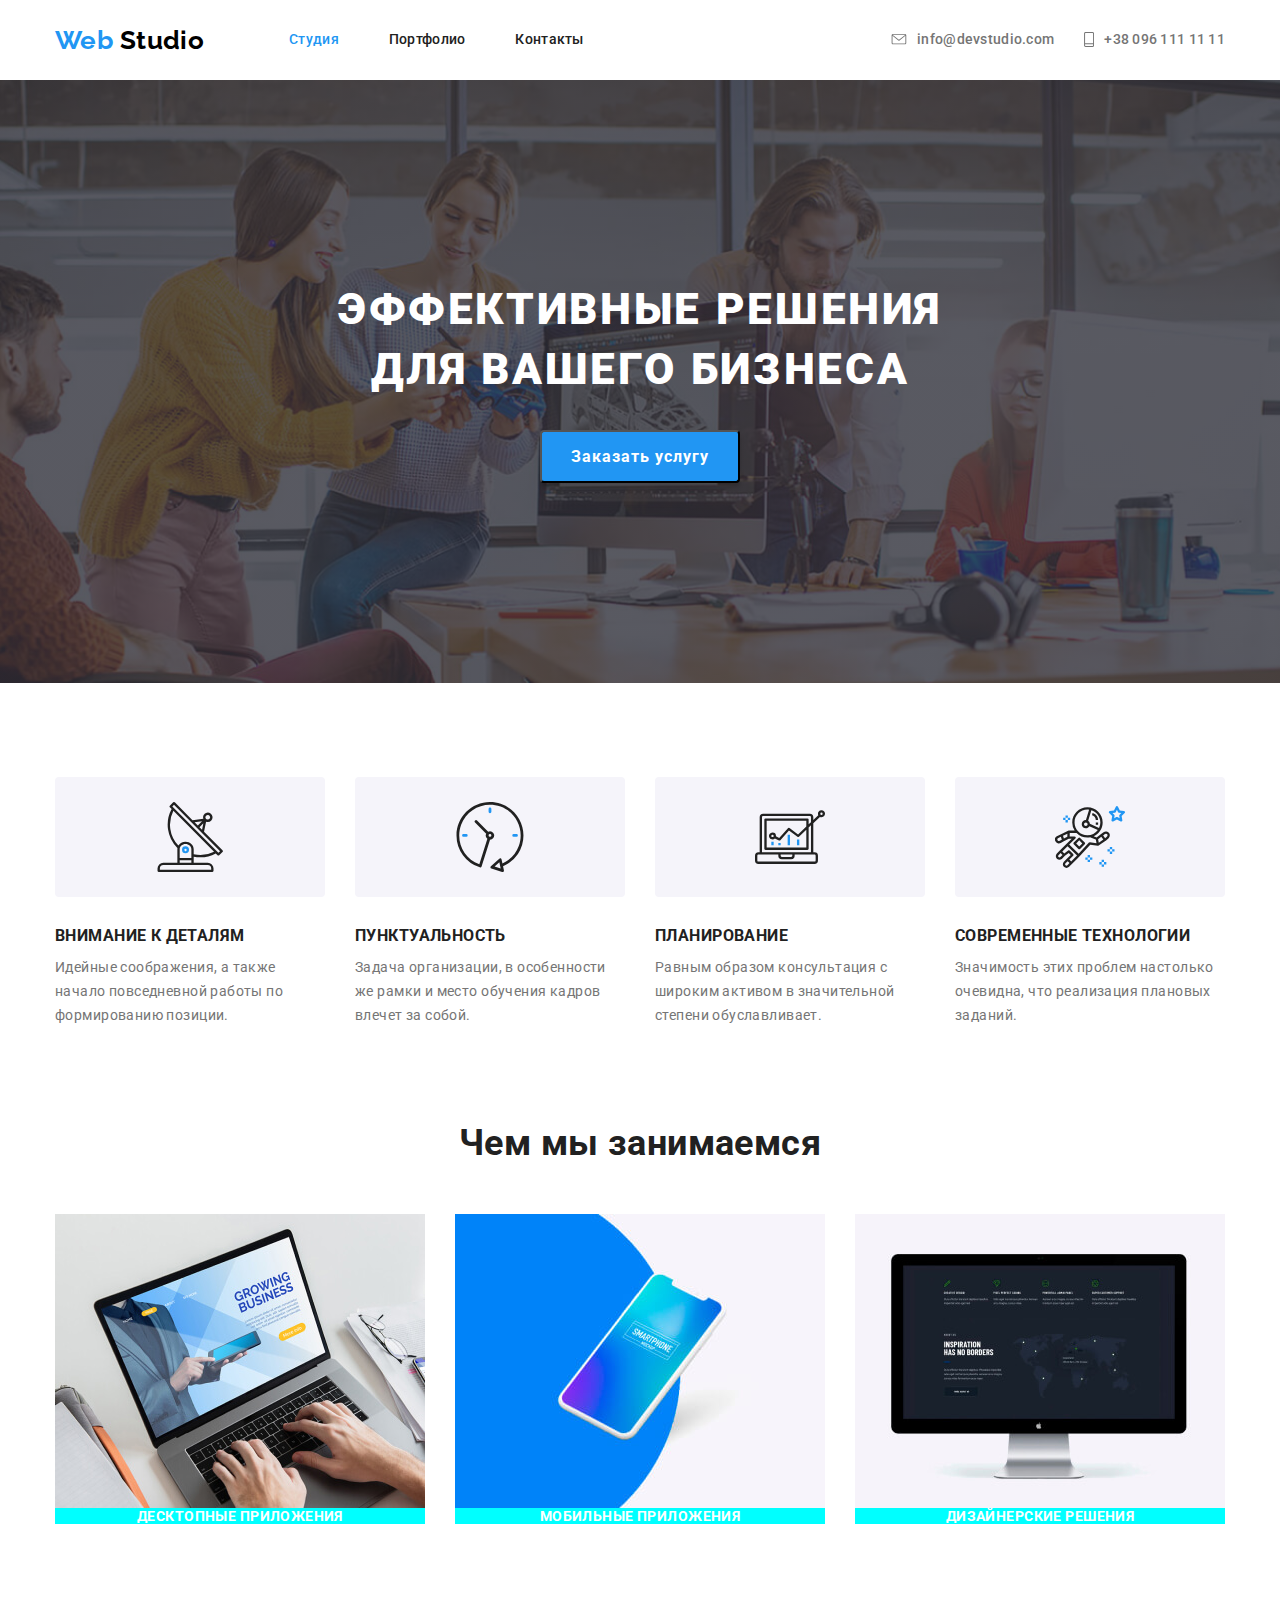
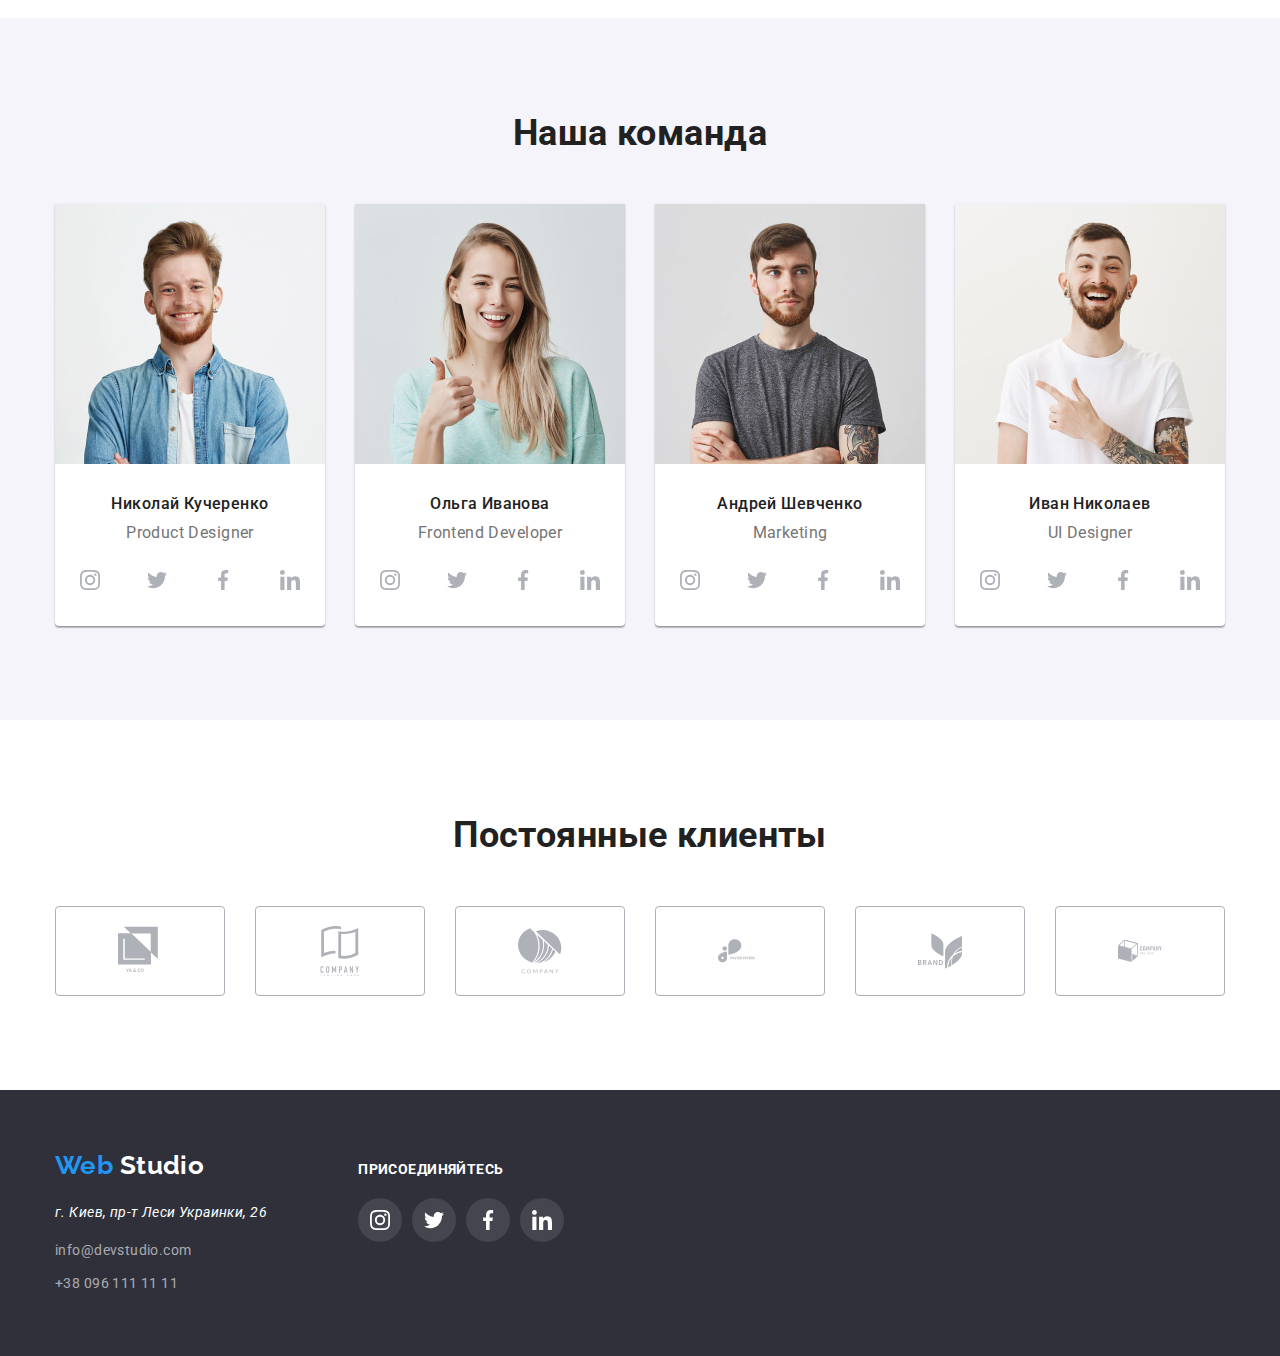
==== index.html @ a38b72da "clone" ====
<!DOCTYPE html>
<html lang="ru">
  <head>
    <meta charset="UTF-8" />
    <meta name="viewport" content="width=device-width, initial-scale=1.0" />
    <title>Document</title>

    <link
      href="https://fonts.googleapis.com/css2?family=Raleway:wght@700&family=Roboto:wght@400;500;700;900&display=swap"
      rel="stylesheet"
    />
    <link rel="stylesheet" href="./css/modern-normalise.css" />
    <link rel="stylesheet" href="./css/styles.css" />
  </head>
  <body>
    <header class="header">
      <div class="container">
        <nav class="nav">
          <a class="logo link" href="./index.html"
            ><span class="logo-blue">Web</span> Studio</a
          >
          <ul class="nav-list list">
            <li class="nav-list-item">
              <a class="nav-link link nav-current-link" href="">Студия</a>
            </li>
            <li class="nav-list-item">
              <a class="nav-link link" href="./portfolio.html">Портфолио</a>
            </li>

            <li class="nav-list-item">
              <a class="nav-link link" href="">Контакты</a>
            </li>
          </ul>
        </nav>
        <address class="adress">
          <a class="adress-link-header link" href="mailto:info@devstudio.com">
            <svg class="icon-nav" width="16" height="11">
              <use href="./images/sprite.svg#icon-letter"></use>
            </svg>
            info@devstudio.com</a
          >

          <a class="adress-link-header link" href="tel:+380961111111">
            <svg class="icon-nav" width="10" height="15">
              <use href="./images/sprite.svg#icon-cell-phone"></use>
            </svg>
            +38 096 111 11 11</a
          >
        </address>
      </div>
    </header>
    <main>
      <!-- Hero -->
      <section class="hero">
        <div class="container">
          <h1 class="hero-title">
            Эффективные решения <br />
            для вашего бизнеса
          </h1>
          <button class="hero-button">Заказать услугу</button>
        </div>
      </section>
      <!-- Преимущества -->
      <section class="advantages">
        <div class="container">
          <h2 hidden>Наши преимущества</h2>
          <ul class="advantages-list list">
            <li class="advantages-list-item">
              <div class="advantages-list-img">
                <svg width="70" height="70">
                  <use href="./images/sprite.svg#icon-satelite"></use>
                </svg>
              </div>
              <!-- <img
                class="advantages-list-img"
                src="./images/satelite.svg"
                alt="сателитарная антенна"
              /> -->
              <h3 class="advantages-title">Внимание к деталям</h3>
              <p class="advantages-description">
                Идейные соображения, а также начало повседневной работы по
                формированию позиции.
              </p>
            </li>
            <li class="advantages-list-item">
              <div class="advantages-list-img">
                <svg width="70" height="70">
                  <use href="./images/sprite.svg#icon-clock"></use>
                </svg>
              </div>
              <!-- <img
                class="advantages-list-img"
                src="./images/clock.svg"
                alt="часы"
              /> -->
              <h3 class="advantages-title">Пунктуальность</h3>
              <p class="advantages-description">
                Задача организации, в особенности же рамки и место обучения
                кадров влечет за собой.
              </p>
            </li>
            <li class="advantages-list-item">
              <div class="advantages-list-img">
                <svg width="70" height="70">
                  <use href="./images/sprite.svg#icon-diagram"></use>
                </svg>
              </div>
              <!-- <img
                class="advantages-list-img"
                src="./images/diagram.svg"
                alt="диаграмма"
              /> -->
              <h3 class="advantages-title">Планирование</h3>
              <p class="advantages-description">
                Равным образом консультация с широким активом в значительной
                степени обуславливает.
              </p>
            </li>
            <li class="advantages-list-item">
              <div class="advantages-list-img">
                <svg width="70" height="70">
                  <use href="./images/sprite.svg#icon-astronaut"></use>
                </svg>
              </div>
              <!-- <img
                class="advantages-list-img"
                src="./images/astronaut.svg"
                alt="астронавт"
              /> -->
              <h3 class="advantages-title">Современные технологии</h3>
              <p class="advantages-description">
                Значимость этих проблем настолько очевидна, что реализация
                плановых заданий.
              </p>
            </li>
          </ul>
        </div>
      </section>
      <!-- Что мы делаем -->
      <section class="activities section">
        <div class="container">
          <h2 class="activities-title">Чем мы занимаемся</h2>
          <ul class="activities-list list">
            <li class="activities-list-item">
              <img
                src="./images/laptop.jpg"
                alt="ноутбук"
                width="370"
                height="294"
              />
              <p class="activities-descr">Десктопные приложения</p>
            </li>
            <li class="activities-list-item">
              <img
                src="./images/smartphone.jpg"
                alt="смартфон"
                width="370"
                height="294"
              />
              <p class="activities-descr">Мобильные приложения</p>
            </li>
            <li class="activities-list-item">
              <img
                src="./images/monitor.jpg"
                alt="монитор"
                width="370"
                height="294"
              />
              <p class="activities-descr">Дизайнерские решения</p>
            </li>
          </ul>
        </div>
      </section>

      <!-- Наша команда -->
      <section class="team section">
        <div class="container">
          <h2 class="team-title">Наша команда</h2>
          <ul class="team-list list">
            <li class="team-list-item">
              <img
                class="team-list-img"
                src="./images/nikolay-kucherenko.jpg"
                alt="Дизайнер продукта"
                width="270"
                height="260"
              />
              <h3 class="team-list-name">Николай Кучеренко</h3>
              <p class="team-list-item-descr" lang="en">Product Designer</p>
              <ul class="social-list list">
                <li class="social-list-item">
                  <a class="social-list-link" href="" aria-label="инстаграм">
                    <svg class="social-list-icon" width="20" height="20">
                      <use href="./images/sprite.svg#icon-instagram"></use>
                    </svg>
                    <!-- <img src="./images/instagram.svg" alt="инстаграм"
                  /> -->
                  </a>
                </li>
                <li class="social-list-item">
                  <a class="social-list-link" href="" aria-label="твиттер">
                    <svg class="social-list-icon" width="20" height="20">
                      <use href="./images/sprite.svg#icon-twitter"></use>
                    </svg>
                    <!-- <img src="./images/twitter.svg" alt="твиттер"
                  /> -->
                  </a>
                </li>
                <li class="social-list-item">
                  <a class="social-list-link" href="" aria-label="фейсбук">
                    <svg class="social-list-icon" width="20" height="20">
                      <use href="./images/sprite.svg#icon-facebook"></use>
                    </svg>
                    <!-- <img src="./images/facebook.svg" alt="фейсбук"
                  /> -->
                  </a>
                </li>
                <li class="social-list-item">
                  <a class="social-list-link" href="" aria-label="линкедин">
                    <svg class="social-list-icon" width="20" height="20">
                      <use href="./images/sprite.svg#icon-linkedin"></use>
                    </svg>
                    <!-- <img src="./images/linkedin.svg" alt="линкедин"
                  /> -->
                  </a>
                </li>
              </ul>
            </li>
            <li class="team-list-item">
              <img
                class="team-list-img"
                src="./images/olga-ivanova.jpg"
                alt="фронтенд разработчик"
                width="270"
                height="260"
              />
              <h3 class="team-list-name">Ольга Иванова</h3>
              <p class="team-list-item-descr" lang="en">Frontend Developer</p>
              <ul class="social-list list">
                <li class="social-list-item">
                  <a class="social-list-link" href="" aria-label="инстаграм">
                    <svg class="social-list-icon" width="20" height="20">
                      <use href="./images/sprite.svg#icon-instagram"></use>
                    </svg>
                    <!-- <img src="./images/instagram.svg" alt="инстаграм"
                              /> -->
                  </a>
                </li>
                <li class="social-list-item">
                  <a class="social-list-link" href="" aria-label="твиттер">
                    <svg class="social-list-icon" width="20" height="20">
                      <use href="./images/sprite.svg#icon-twitter"></use>
                    </svg>
                    <!-- <img src="./images/twitter.svg" alt="твиттер"
                              /> -->
                  </a>
                </li>
                <li class="social-list-item">
                  <a class="social-list-link" href="" aria-label="фейсбук">
                    <svg class="social-list-icon" width="20" height="20">
                      <use href="./images/sprite.svg#icon-facebook"></use>
                    </svg>
                    <!-- <img src="./images/facebook.svg" alt="фейсбук"
                              /> -->
                  </a>
                </li>
                <li class="social-list-item">
                  <a class="social-list-link" href="" aria-label="линкедин">
                    <svg class="social-list-icon" width="20" height="20">
                      <use href="./images/sprite.svg#icon-linkedin"></use>
                    </svg>
                    <!-- <img src="./images/linkedin.svg" alt="линкедин"
                              /> -->
                  </a>
                </li>
              </ul>
            </li>
            <li class="team-list-item">
              <img
                class="team-list-img"
                src="./images/andrey-shevchenko.jpg"
                alt="маркетолог"
                width="270"
                height="260"
              />
              <h3 class="team-list-name">Андрей Шевченко</h3>
              <p class="team-list-item-descr" lang="en">Marketing</p>
              <ul class="social-list list">
                <li class="social-list-item">
                  <a class="social-list-link" href="" aria-label="инстаграм">
                    <svg class="social-list-icon" width="20" height="20">
                      <use href="./images/sprite.svg#icon-instagram"></use>
                    </svg>
                    <!-- <img src="./images/instagram.svg" alt="инстаграм"
                                /> -->
                  </a>
                </li>
                <li class="social-list-item">
                  <a class="social-list-link" href="" aria-label="твиттер">
                    <svg class="social-list-icon" width="20" height="20">
                      <use href="./images/sprite.svg#icon-twitter"></use>
                    </svg>
                    <!-- <img src="./images/twitter.svg" alt="твиттер"
                                /> -->
                  </a>
                </li>
                <li class="social-list-item">
                  <a class="social-list-link" href="" aria-label="фейсбук">
                    <svg class="social-list-icon" width="20" height="20">
                      <use href="./images/sprite.svg#icon-facebook"></use>
                    </svg>
                    <!-- <img src="./images/facebook.svg" alt="фейсбук"
                                /> -->
                  </a>
                </li>
                <li class="social-list-item">
                  <a class="social-list-link" href="" aria-label="линкедин">
                    <svg class="social-list-icon" width="20" height="20">
                      <use href="./images/sprite.svg#icon-linkedin"></use>
                    </svg>
                    <!-- <img src="./images/linkedin.svg" alt="линкедин"
                                /> -->
                  </a>
                </li>
              </ul>
            </li>
            <li class="team-list-item">
              <img
                class="team-list-img"
                src="./images/ivan-nikolaev.jpg"
                alt="проэктировщик пользовательского интерфейса"
                width="270"
                height="260"
              />
              <h3 class="team-list-name">Иван Николаев</h3>
              <p class="team-list-item-descr" lang="en">UI Designer</p>
              <ul class="social-list list">
                <li class="social-list-item">
                  <a class="social-list-link" href="" aria-label="инстаграм">
                    <svg class="social-list-icon" width="20" height="20">
                      <use href="./images/sprite.svg#icon-instagram"></use>
                    </svg>
                    <!-- <img src="./images/instagram.svg" alt="инстаграм"
                                /> -->
                  </a>
                </li>
                <li class="social-list-item">
                  <a class="social-list-link" href="" aria-label="твиттер">
                    <svg class="social-list-icon" width="20" height="20">
                      <use href="./images/sprite.svg#icon-twitter"></use>
                    </svg>
                    <!-- <img src="./images/twitter.svg" alt="твиттер"
                                /> -->
                  </a>
                </li>
                <li class="social-list-item">
                  <a class="social-list-link" href="" aria-label="фейсбук">
                    <svg class="social-list-icon" width="20" height="20">
                      <use href="./images/sprite.svg#icon-facebook"></use>
                    </svg>
                    <!-- <img src="./images/facebook.svg" alt="фейсбук"
                                /> -->
                  </a>
                </li>
                <li class="social-list-item">
                  <a class="social-list-link" href="" aria-label="линкедин">
                    <svg class="social-list-icon" width="20" height="20">
                      <use href="./images/sprite.svg#icon-linkedin"></use>
                    </svg>
                    <!-- <img src="./images/linkedin.svg" alt="линкедин"
                                /> -->
                  </a>
                </li>
              </ul>
            </li>
          </ul>
        </div>
      </section>
      <!-- Постоянные клиенты -->
      <section class="clients section">
        <div class="container">
          <h2 class="clients-title">Постоянные клиенты</h2>
          <ul class="clients-list list">
            <li>
              <a class="clients-list-link" href="" aria-label="логотип1">
                <svg class="clients-list-icon" width="44" height="50">
                  <use href="./images/sprite.svg#icon-ya-and-co"></use>
                </svg>
                <!-- <img src="./images/ya-and-co.svg" alt="логотип1"
              /> -->
              </a>
            </li>
            <li>
              <a class="clients-list-link" href="" aria-label="логотип2">
                <!-- <img src="./images/company-tagline-here.svg" alt="логотип2"
              /> -->
                <svg class="clients-list-icon" width="44" height="50">
                  <use
                    href="./images/sprite.svg#icon-company-tagline-here"
                  ></use>
                </svg>
              </a>
            </li>
            <li>
              <a class="clients-list-link" href="" aria-label="логотип3">
                <!-- <img src="./images/company.svg" alt="логотип3"
              /> -->
                <svg class="clients-list-icon" width="44" height="50">
                  <use href="./images/sprite.svg#icon-company"></use>
                </svg>
              </a>
            </li>
            <li>
              <a class="clients-list-link" href="" aria-label="логотип4">
                <!-- <img src="./images/foster-peters.svg" alt="логотип4"
              /> -->
                <svg class="clients-list-icon" width="44" height="50">
                  <use href="./images/sprite.svg#icon-foster-peters"></use>
                </svg>
              </a>
            </li>
            <li>
              <a class="clients-list-link" href="" aria-label="логотип5">
                <!-- <img src="./images/brand.svg" alt="логотип5"
              /> -->
                <svg class="clients-list-icon" width="44" height="50">
                  <use href="./images/sprite.svg#icon-brand"></use>
                </svg>
              </a>
            </li>
            <li>
              <a class="clients-list-link" href="" aria-label="логотип6">
                <!-- <img src="./images/company-tagline.svg" alt="логотип6"
              /> -->
                <svg class="clients-list-icon" width="44" height="50">
                  <use href="./images/sprite.svg#icon-company-tagline"></use>
                </svg>
              </a>
            </li>
          </ul>
        </div>
      </section>
    </main>
    <footer class="footer">
      <div class="container">
        <div class="footer-link-list">
          <a class="logo white link" href="./index.html"
            ><span class="logo-blue">Web</span> Studio</a
          >
          <address class="footer-adress">
            <p class="adress-descr">г. Киев, пр-т Леси Украинки, 26</p>
            <a class="adress-link-footer link" href="mailto:info@devstudio.com"
              >info@devstudio.com</a
            >
            <a class="adress-link-footer link" href="tel:+380961111111"
              >+38 096 111 11 11</a
            >
          </address>
        </div>
        <div class="footer-social">
          <b class="join">присоединяйтесь</b>
          <ul class="footer-social-list list">
            <li class="social-list-item">
              <a
                class="social-list-link footer-social-link"
                href=""
                aria-label="инстаграм"
              >
                <svg
                  class="social-list-icon footer-social-icon"
                  width="20"
                  height="20"
                >
                  <use href="./images/sprite.svg#icon-instagram"></use>
                </svg>
                <!-- <img src="./images/instagram.svg" alt="инстаграм"
                                            /> -->
              </a>
            </li>
            <li class="social-list-item">
              <a
                class="social-list-link footer-social-link"
                href=""
                aria-label="твиттер"
              >
                <svg
                  class="social-list-icon footer-social-icon"
                  width="20"
                  height="20"
                >
                  <use href="./images/sprite.svg#icon-twitter"></use>
                </svg>
                <!-- <img src="./images/twitter.svg" alt="твиттер"
                                            /> -->
              </a>
            </li>
            <li class="social-list-item">
              <a
                class="social-list-link footer-social-link"
                href=""
                aria-label="фейсбук"
              >
                <svg
                  class="social-list-icon footer-social-icon"
                  width="20"
                  height="20"
                >
                  <use href="./images/sprite.svg#icon-facebook"></use>
                </svg>
                <!-- <img src="./images/facebook.svg" alt="фейсбук"
                                            /> -->
              </a>
            </li>
            <li class="social-list-item">
              <a
                class="social-list-link footer-social-link"
                href=""
                aria-label="линкедин"
              >
                <svg
                  class="social-list-icon footer-social-icon"
                  width="20"
                  height="20"
                >
                  <use href="./images/sprite.svg#icon-linkedin"></use>
                </svg>
                <!-- <img src="./images/linkedin.svg" alt="линкедин"
                                            /> -->
              </a>
            </li>
          </ul>
        </div>
      </div>
    </footer>
  </body>
</html>
---- css/modern-normalise.css ----
/**
 * Minified by jsDelivr using clean-css v4.2.1.
 * Original file: /npm/modern-normalize@0.7.0/modern-normalize.css
 *
 * Do NOT use SRI with dynamically generated files! More information: https://www.jsdelivr.com/using-sri-with-dynamic-files
 */
/*! modern-normalize v0.7.0 | MIT License | https://github.com/sindresorhus/modern-normalize */
*,
::after,
::before {
  box-sizing: border-box;
}
:root {
  -moz-tab-size: 4;
  tab-size: 4;
}
html {
  line-height: 1.15;
  -webkit-text-size-adjust: 100%;
}
body {
  margin: 0;
}
body {
  font-family: system-ui, -apple-system, 'Segoe UI', Roboto, Helvetica, Arial,
    sans-serif, 'Apple Color Emoji', 'Segoe UI Emoji';
}
hr {
  height: 0;
}
abbr[title] {
  text-decoration: underline dotted;
}
b,
strong {
  font-weight: bolder;
}
code,
kbd,
pre,
samp {
  font-family: ui-monospace, SFMono-Regular, Consolas, 'Liberation Mono', Menlo,
    monospace;
  font-size: 1em;
}
small {
  font-size: 80%;
}
sub,
sup {
  font-size: 75%;
  line-height: 0;
  position: relative;
  vertical-align: baseline;
}
sub {
  bottom: -0.25em;
}
sup {
  top: -0.5em;
}
button,
input,
optgroup,
select,
textarea {
  font-family: inherit;
  font-size: 100%;
  line-height: 1.15;
  margin: 0;
}
button,
select {
  text-transform: none;
}
[type='button'],
[type='reset'],
[type='submit'],
button {
  -webkit-appearance: button;
}
[type='button']::-moz-focus-inner,
[type='reset']::-moz-focus-inner,
[type='submit']::-moz-focus-inner,
button::-moz-focus-inner {
  border-style: none;
  padding: 0;
}
[type='button']:-moz-focusring,
[type='reset']:-moz-focusring,
[type='submit']:-moz-focusring,
button:-moz-focusring {
  outline: 1px dotted ButtonText;
}
legend {
  padding: 0;
}
progress {
  vertical-align: baseline;
}
[type='number']::-webkit-inner-spin-button,
[type='number']::-webkit-outer-spin-button {
  height: auto;
}
[type='search'] {
  -webkit-appearance: textfield;
  outline-offset: -2px;
}
[type='search']::-webkit-search-decoration {
  -webkit-appearance: none;
}
::-webkit-file-upload-button {
  -webkit-appearance: button;
  font: inherit;
}
summary {
  display: list-item;
}
/*# sourceMappingURL=/sm/0a4e15eb000f0e32ddfb11bba42f66d9fb4e63e8215c5affb010efa83866acc7.map */
---- css/styles.css ----
/* #212121 text  h + nav
#000000 text logo
#2196F3 accent 
#757575 tel p main
#FFFFFF background
rgba(255, 255, 255, 0.6); adress bottom


Raleway 700 font logo
Roboto 400,500,700,900 font main

font-family: 'Raleway', sans-serif; Logo
font-family: 'Roboto', sans-serif;
 */

:root {
  --main-text-color: #757575;
  --accent-color: #2196f3;
  --title-color: #212121;
  --dark-theme-text-color: #ffffff;
  --secondary-bg-color: #f5f4fa;

  --main-font: 'Roboto', sans-serif;
}
html {
  box-sizing: border-box;
}
*,
*::before,
*::after {
  box-sizing: inherit;
}

body {
  background-color: #ffffff;
  color: var(--main-text-color);
  font-family: var(--main-font);
  font-size: 14px;
  letter-spacing: 0.03em;
}

.link {
  text-decoration: none;
  font-style: normal;
}

.list {
  list-style: none;
  padding: 0px;
  margin: 0px;
}

img {
  display: block;
}
/*header, 
.hero,
.advantages,
.activities,
.team,
.clients,
.footer,
.gallery {
  background-color: tomato;
} */

/* .header {
  height: 80px;
} */

.container {
  width: 1200px;
  padding-left: 15px;
  padding-right: 15px;
  margin-left: auto;
  margin-right: auto;
}

.header > .container {
  display: flex;
  align-items: center;
}

.logo {
  display: block;
  font-family: 'Raleway', sans-serif;
  font-weight: 700;
  font-size: 26px;
  line-height: 1.19;
  /* identical to box height */
  color: #000000;

  margin-right: 85px;
}

.logo.white {
  /* identical to box height */
  color: #ffffff;

  margin-bottom: 20px;
}

.logo-blue {
  color: var(--accent-color);
}

.nav {
  display: flex;
  align-items: center;
}

.nav-list {
  display: flex;
  margin-top: 0px;
  margin-bottom: 0px;
}

.nav-list-item:not(:last-child) {
  margin-right: 50px;
}

.nav .nav-link {
  display: block;
  font-family: var(--main-font);
  font-weight: 500;
  line-height: 1.14;
  letter-spacing: 0.02em;
  color: var(--title-color);

  padding-bottom: 32px;
  padding-top: 32px;
}

.nav .nav-link:hover,
.nav .nav-link:focus {
  color: var(--accent-color);
}

.nav .nav-current-link {
  color: var(--accent-color);
}

.adress {
  display: flex;
  margin-left: auto;
}

.adress-link-header {
  /* display: block; */
  display: flex;
  align-items: center;

  font-weight: 500;
  line-height: 1.14;
  letter-spacing: 0.02em;
  color: var(--main-text-color);

  padding-top: 32px;
  padding-bottom: 32px;
}

.icon-nav {
  fill: #757575;
  margin-right: 10px;
}

.adress-link-header:not(:last-child) {
  margin-right: 30px;
}

.adress-link-header:hover,
.adress-link-header:focus {
  color: var(--accent-color);
}

.adress-link-header:hover > .icon-nav,
.adress-link-header:focus > .icon-nav {
  stroke: var(--accent-color);
  fill: var(--accent-color);
}

.adress-link-footer {
  display: block;
  line-height: 1.71;
  color: rgba(255, 255, 255, 0.6);
}
.adress-link-footer:hover,
.adress-link-footer:focus {
  color: var(--accent-color);
}

.hero {
  max-width: 1600px;

  background-color: #000f;
  background-image: linear-gradient(
      rgba(47, 48, 58, 0.8),
      rgba(47, 48, 58, 0.8)
    ),
    url(../images/header-img.jpg);
  background-repeat: no-repeat;
  background-position: center;
  background-size: cover;

  margin-left: auto;
  margin-right: auto;
}

.hero > .container {
  text-align: center;
  /* flex-wrap: wrap;
  justify-content: center; */
  padding-top: 200px;
  padding-bottom: 200px;
}

.hero-title {
  font-family: var(--main-font);
  font-weight: 900;
  font-size: 44px;
  line-height: 1.36;
  /* or 136% */
  text-align: center;
  letter-spacing: 0.06em;
  text-transform: uppercase;

  color: var(--dark-theme-text-color);

  margin-top: 0px;
  margin-bottom: 30px;
}

.hero-button {
  font-weight: 700;
  font-size: 16px;
  line-height: 1.86;
  /* identical to box height, or 187% */
  text-align: center;
  letter-spacing: 0.06em;
  color: var(--dark-theme-text-color);
  background-color: var(--accent-color);

  min-width: 200px;
  box-shadow: 0px 4px 4px rgba(0, 0, 0, 0.15);
  border-radius: 4px;

  padding-top: 10px;
  padding-bottom: 10px;
}

.hero-button:hover,
.hero-button:focus {
  background-color: #188ce8;
}

.advantages > .container {
  padding-top: 94px;
  padding-bottom: 47px;
}

.advantages-title {
  font-weight: 700;
  line-height: 1.14;
  text-transform: uppercase;
  color: var(--title-color);

  margin-top: 0px;
  margin-bottom: 10px;
}

.advantages-list {
  display: flex;
}

.advantages-list-item {
  width: 270px;
}

.advantages-list-img {
  width: 270px;
  height: 120px;

  background-color: var(--secondary-bg-color);
  border-radius: 4px;

  padding: 25px 100px;
  margin-bottom: 30px;
}

.advantages-list-item:not(:last-child),
.team-list-item:not(:last-child),
.activities-list-item:not(:last-child) {
  margin-right: 30px;
}

.advantages-description {
  line-height: 1.71;

  margin-top: 0;
  margin-bottom: 0;
}

.section {
  padding-top: 94px;
  padding-bottom: 94px;
}

.advantages.section {
  padding-bottom: 47px;
}

.activities.section {
  padding-top: 47px;
}

.activities-list {
  display: flex;
}

.activities-title,
.team-title,
.clients-title {
  font-weight: 700;
  font-size: 36px;
  line-height: 1.17;
  text-align: center;
  color: var(--title-color);

  margin-top: 0px;
  margin-bottom: 50px;
}

.activities-descr {
  font-weight: 700;
  line-height: 16px;
  text-align: center;
  text-transform: uppercase;
  color: var(--dark-theme-text-color);
  background-color: aqua;
  margin: 0;
}

.team {
  background-color: var(--secondary-bg-color);
}

.team-list-item {
  width: 270px;
  box-shadow: 0px 2px 1px rgba(0, 0, 0, 0.2), 0px 1px 1px rgba(0, 0, 0, 0.14),
    0px 1px 3px rgba(0, 0, 0, 0.12);
  border-radius: 0px 0px 4px 4px;
  background-color: #fff;

  padding-bottom: 24px;
}

.team-list {
  display: flex;
}

.team-list-img {
  margin-bottom: 30px;
}

.team-list-name {
  font-weight: 500;
  font-size: 16px;
  line-height: 1.19;
  /* identical to box height */
  text-align: center;
  color: var(--title-color);

  margin-top: 0px;
  margin-bottom: 10px;
}

.team-list-item-descr {
  font-size: 16px;
  line-height: 19px;
  /* identical to box height */
  text-align: center;
  color: var(--main-text-color);

  margin-top: 0px;
  margin-bottom: 16px;
}

.social-list {
  display: flex;
  justify-content: space-evenly;
}

.social-list-link {
  display: flex;
  width: 44px;
  height: 44px;
  border-radius: 50%;

  justify-content: center;
  align-items: center;
}

.social-list-link:hover {
  background-color: var(--accent-color);
}

.social-list-icon {
  fill: #afb1b8;
}

.social-list-link:hover > .social-list-icon,
.social-list-link:focus > .social-list-icon {
  fill: #fff;
}

.clients-title {
  margin-bottom: 50px;
}

.clients-list {
  display: flex;
  justify-content: space-between;
}

.clients-list-link {
  display: flex;
  width: 170px;
  height: 90px;
  border: 1px solid #afb1b8;
  border-radius: 4px;

  justify-content: center;
  align-items: center;
}

.clients-list-icon {
  fill: #afb1b8;
}

.clients-list-link:hover {
  border-color: var(--accent-color);
}

.clients-list-link:hover > .clients-list-icon,
.clients-list-link:focus > .clients-list-icon {
  fill: var(--accent-color);
}

.footer > .container {
  display: flex;
  align-items: baseline;
}

.footer {
  background-color: #2f303a;

  padding-top: 60px;
  padding-bottom: 60px;
}

.footer-link-list {
  margin-right: 69px;
}

.adress-link-footer:not(:last-child) {
  margin-bottom: 9px;
}

/* .footer-social {
 
} */

.footer-social-list {
  display: flex;
  justify-content: space-between;
  margin-top: 20px;
}

.social-list-item:not(:last-child) {
  margin-right: 10px;
}

.footer-social-link {
  background: rgba(255, 255, 255, 0.1);
}

.footer-social-icon {
  fill: #fff;
}

.adress-descr {
  line-height: 1.71;
  /* or 171% */
  color: var(--dark-theme-text-color);

  margin-top: 0;
  margin-bottom: 9;
}

.join {
  font-weight: 700;
  line-height: 1.14;
  text-transform: uppercase;
  color: var(--dark-theme-text-color);
}

.gallery > .container {
  padding-top: 93px;
  padding-bottom: 94px;
}

.filter-list {
  display: flex;
  justify-content: center;
  margin-bottom: 50px;
}

.filter-list-item:not(:last-child) {
  margin-right: 8px;
}

.filter-button {
  font-weight: 500;
  font-size: 16px;
  line-height: 1.62;
  /* identical to box height, or 162% */
  text-align: center;
  color: var(--title-color);
  background: var(--secondary-bg-color);
  border-radius: 4px;

  padding: 6px 22px;
}

.filter-button:hover,
.filter-button:focus {
  color: var(--dark-theme-text-color);
  background-color: var(--accent-color);
  box-shadow: 0px 2px 2px rgba(0, 0, 0, 0.12), 0px 1px 2px rgba(0, 0, 0, 0.08),
    0px 3px 1px rgba(0, 0, 0, 0.1);
  border-radius: 4px;
}

.projects-list {
  display: flex;
  flex-wrap: wrap;
}

.projects-list-item {
  display: block;
  width: 370px;
  margin-right: 30px;
  margin-bottom: 30px;
}

.projects-list-card {
  border-left: 1px solid #eeeeee;
  border-right: 1px solid #eeeeee;
  border-bottom: 1px solid #eeeeee;
}

.projects-list-item:nth-child(3n) {
  margin-right: 0;
}

.projects-list-item:nth-last-child(-n + 3) {
  margin-bottom: 0;
}

.projects-list-item:hover,
.projects-list-item:focus {
  box-shadow: 1px 4px 6px rgba(0, 0, 0, 0.16), 0px 4px 4px rgba(0, 0, 0, 0.06),
    0px 1px 1px rgba(0, 0, 0, 0.12);
}

.projects-list-img {
  display: block;
}

.projects-list-card {
  width: 370px;
  border-right: 1px solid #eeeeee;
  border-bottom: 1px solid #eeeeee;
  border-left: 1px solid #eeeeee;

  padding: 20px 24px;
}

.projects-list-title {
  font-weight: 700;
  font-size: 18px;
  line-height: 2;
  letter-spacing: 0.06em;
  color: var(--title-color);
  margin-top: 0;
  margin-bottom: 4px;
}

.filter-list-descr {
  font-size: 16px;
  line-height: 1.87;
  color: var(--main-text-color);

  margin-top: 0;
  margin-bottom: 0;
}

.projects-list-descr {
  font-size: 18px;
  line-height: 1.56;
  /* or 156% */
  color: var(--main-text-color);

  display: none;
}
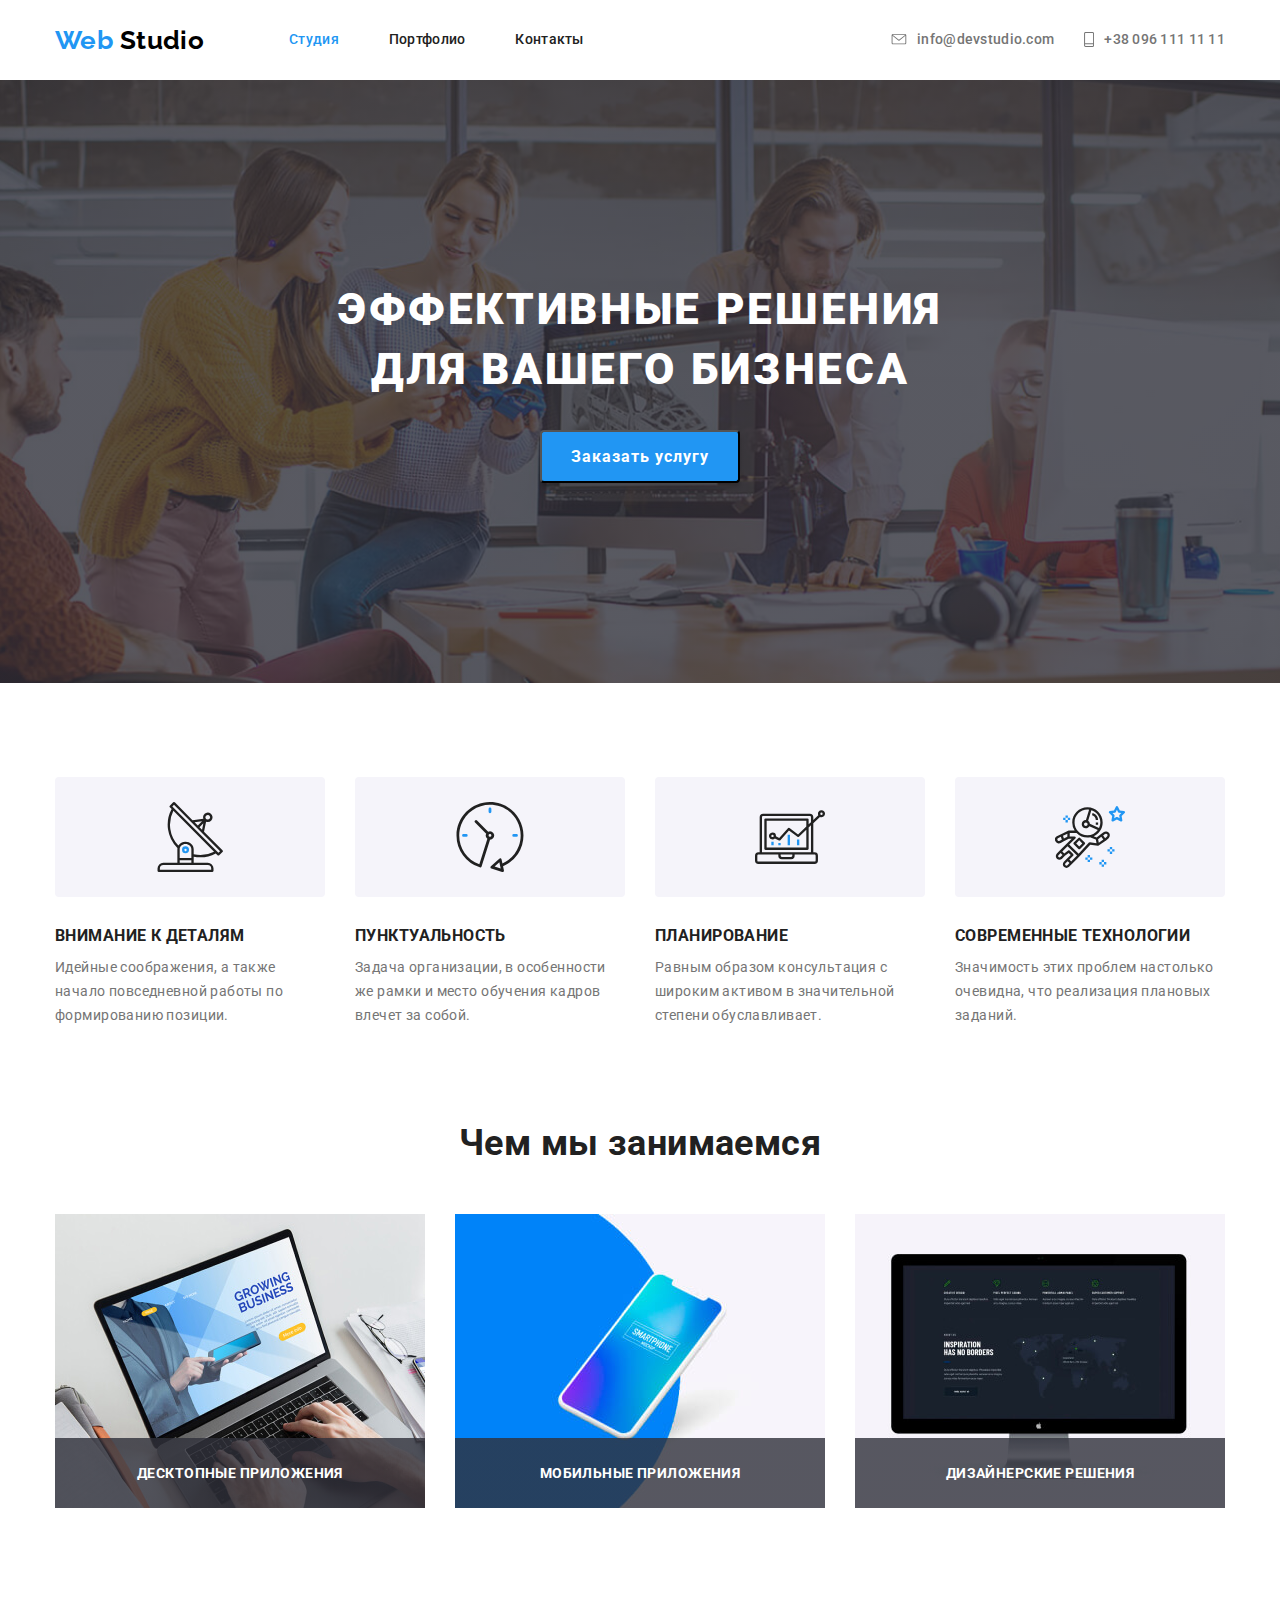
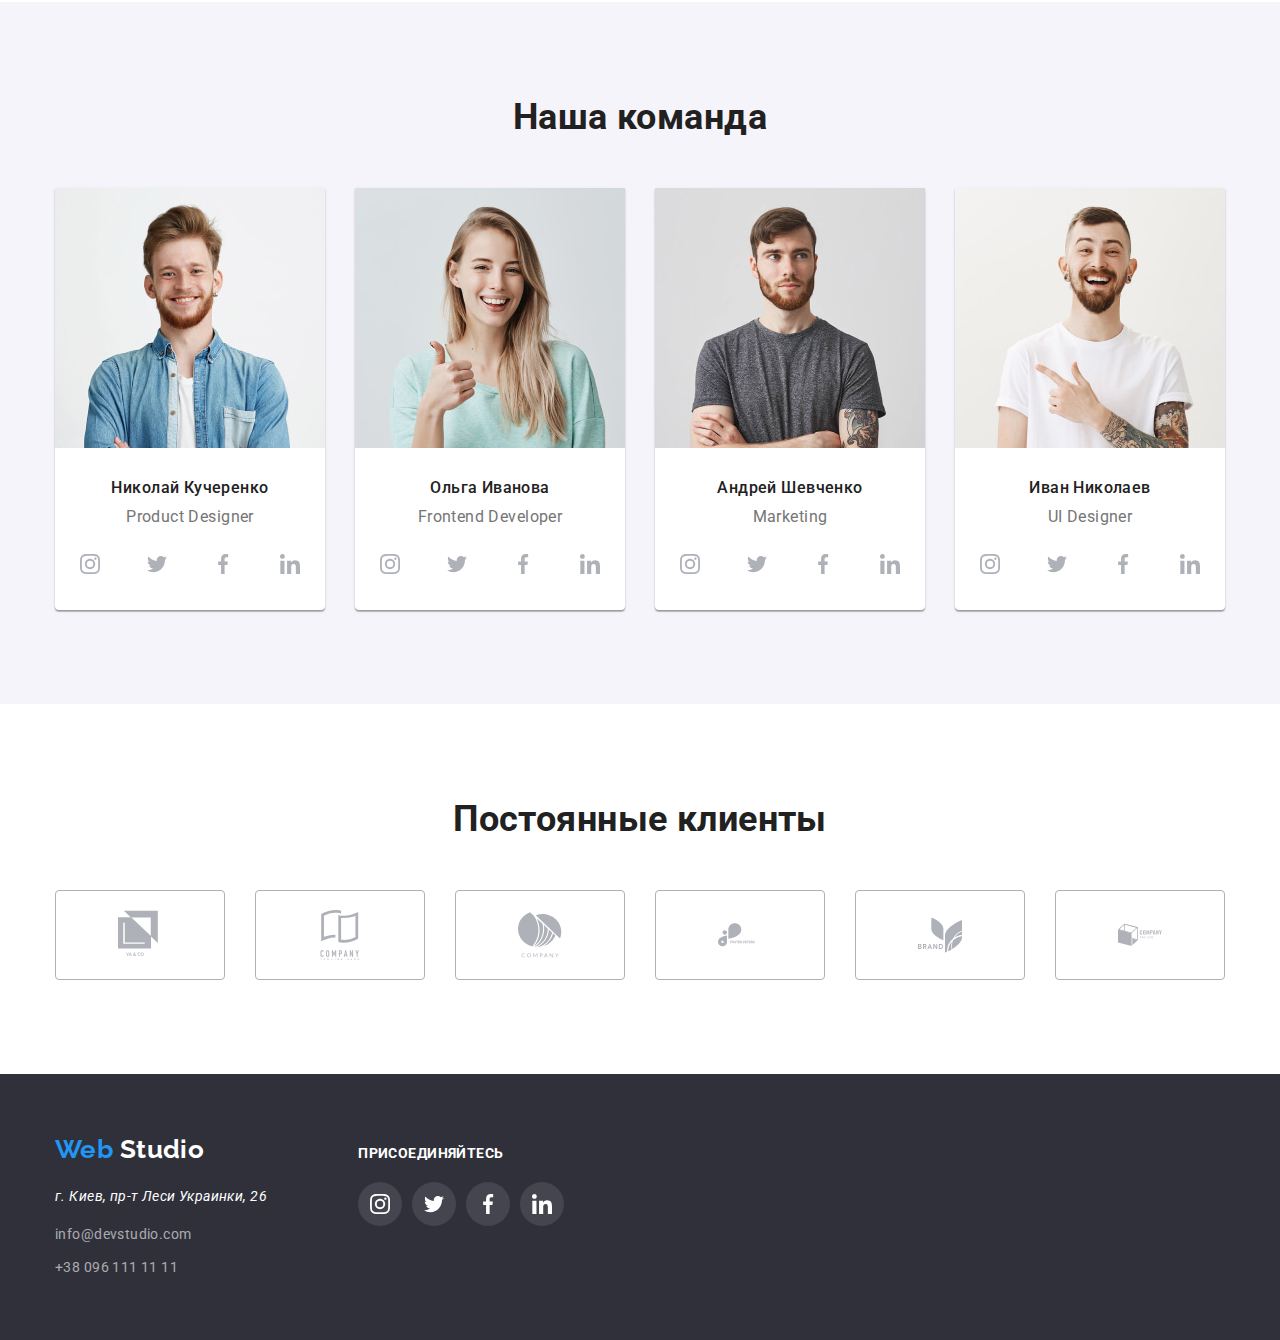
==== commit 360d8b40: "activities-anim" ====
--- a/index.html
+++ b/index.html
@@ -142,31 +142,43 @@
           <h2 class="activities-title">Чем мы занимаемся</h2>
           <ul class="activities-list list">
             <li class="activities-list-item">
-              <img
-                src="./images/laptop.jpg"
-                alt="ноутбук"
-                width="370"
-                height="294"
-              />
-              <p class="activities-descr">Десктопные приложения</p>
+              <div class="activities-descr-item">
+                <img
+                  src="./images/laptop.jpg"
+                  alt="ноутбук"
+                  width="370"
+                  height="294"
+                />
+                <div class="activities-descr-wraper">
+                  <p class="activities-descr">Десктопные приложения</p>
+                </div>
+              </div>
             </li>
             <li class="activities-list-item">
-              <img
-                src="./images/smartphone.jpg"
-                alt="смартфон"
-                width="370"
-                height="294"
-              />
-              <p class="activities-descr">Мобильные приложения</p>
+              <div class="activities-descr-item">
+                <img
+                  src="./images/smartphone.jpg"
+                  alt="смартфон"
+                  width="370"
+                  height="294"
+                />
+                <div class="activities-descr-wraper">
+                  <p class="activities-descr">Мобильные приложения</p>
+                </div>
+              </div>
             </li>
             <li class="activities-list-item">
-              <img
-                src="./images/monitor.jpg"
-                alt="монитор"
-                width="370"
-                height="294"
-              />
-              <p class="activities-descr">Дизайнерские решения</p>
+              <div class="activities-descr-item">
+                <img
+                  src="./images/monitor.jpg"
+                  alt="монитор"
+                  width="370"
+                  height="294"
+                />
+                <div class="activities-descr-wraper">
+                  <p class="activities-descr">Дизайнерские решения</p>
+                </div>
+              </div>
             </li>
           </ul>
         </div>
--- a/css/styles.css
+++ b/css/styles.css
@@ -336,8 +336,32 @@
   text-align: center;
   text-transform: uppercase;
   color: var(--dark-theme-text-color);
-  background-color: aqua;
+
   margin: 0;
+
+  /* padding-top: 27px;
+  padding-bottom: 27px;
+  padding-right: 82px;
+  padding-left: 82px; */
+}
+
+.activities-descr-item {
+  position: relative;
+}
+
+.activities-descr-wraper {
+  display: flex;
+  align-items: center;
+  justify-content: center;
+  width: 370px;
+  height: 70px;
+  position: absolute;
+  left: 0;
+  bottom: 0;
+  background-image: linear-gradient(
+    rgba(47, 48, 58, 0.8),
+    rgba(47, 48, 58, 0.8)
+  );
 }
 
 .team {
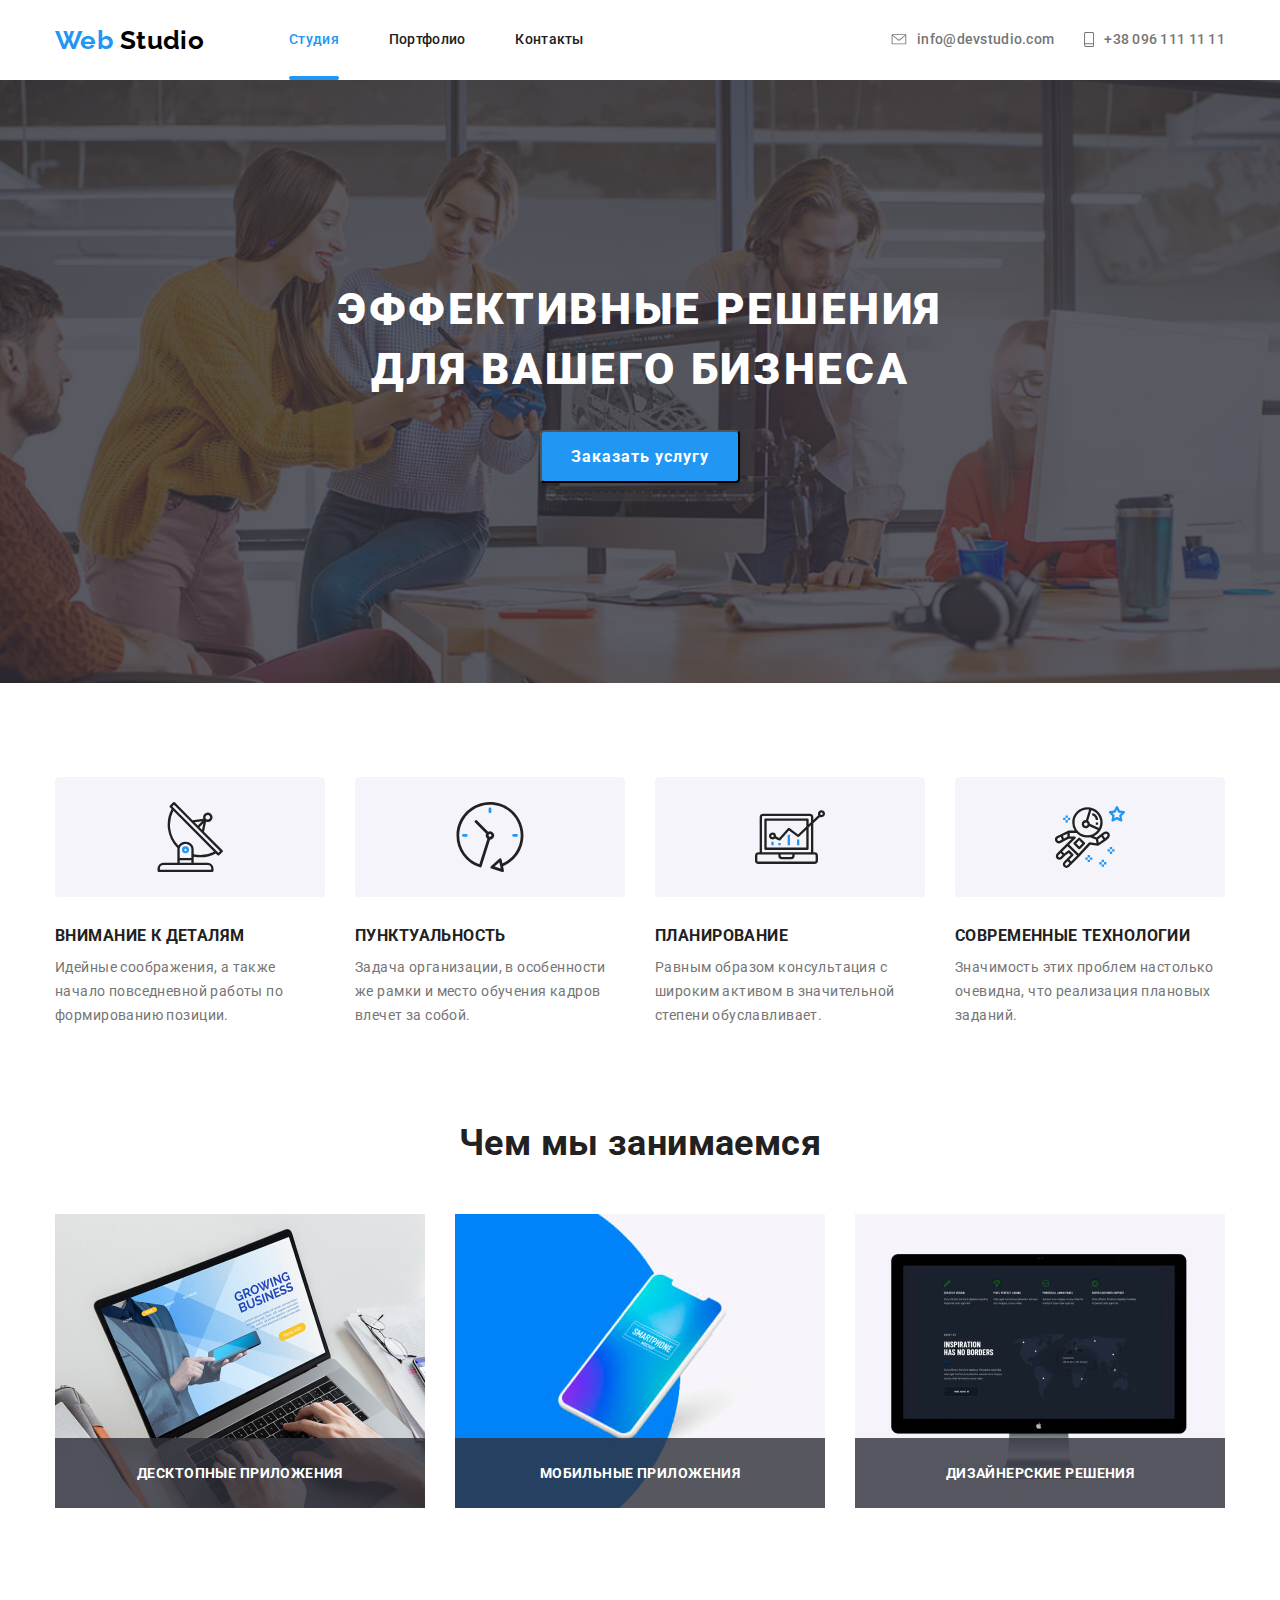
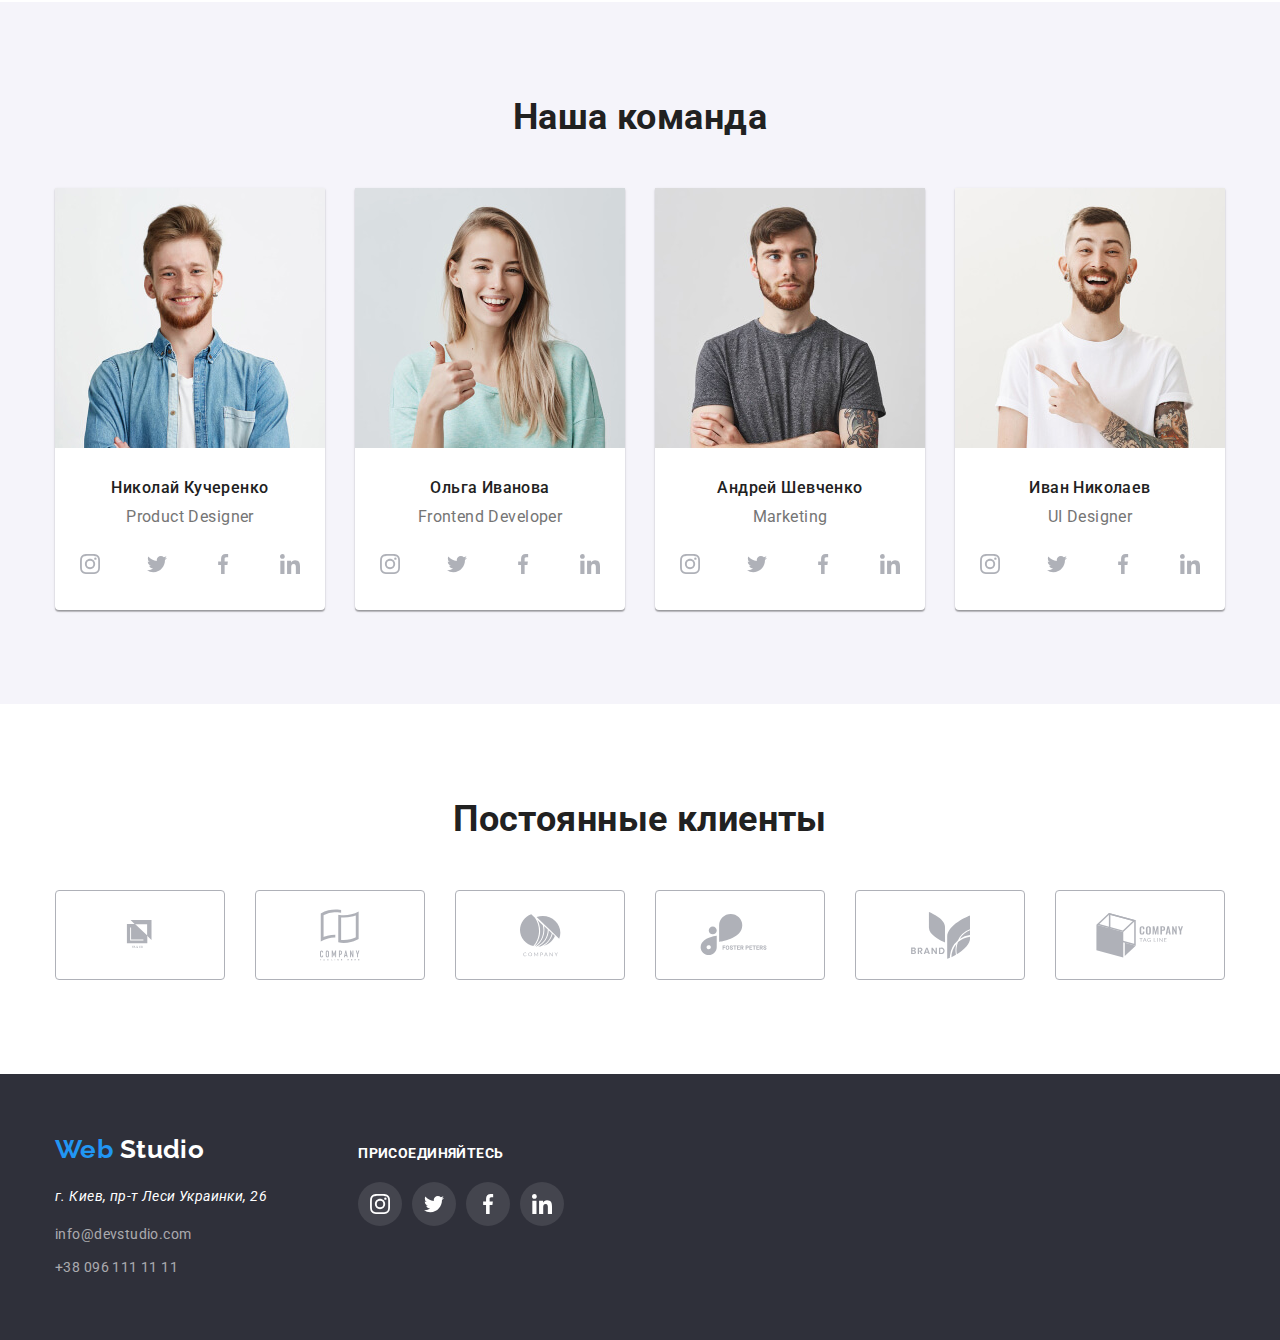
==== commit d9eb9d98: "overlay-not-finished" ====
--- a/index.html
+++ b/index.html
@@ -395,7 +395,7 @@
           <ul class="clients-list list">
             <li>
               <a class="clients-list-link" href="" aria-label="логотип1">
-                <svg class="clients-list-icon" width="44" height="50">
+                <svg class="clients-list-icon" width="31" height="30">
                   <use href="./images/sprite.svg#icon-ya-and-co"></use>
                 </svg>
                 <!-- <img src="./images/ya-and-co.svg" alt="логотип1"
@@ -406,7 +406,7 @@
               <a class="clients-list-link" href="" aria-label="логотип2">
                 <!-- <img src="./images/company-tagline-here.svg" alt="логотип2"
               /> -->
-                <svg class="clients-list-icon" width="44" height="50">
+                <svg class="clients-list-icon" width="40" height="52">
                   <use
                     href="./images/sprite.svg#icon-company-tagline-here"
                   ></use>
@@ -417,7 +417,7 @@
               <a class="clients-list-link" href="" aria-label="логотип3">
                 <!-- <img src="./images/company.svg" alt="логотип3"
               /> -->
-                <svg class="clients-list-icon" width="44" height="50">
+                <svg class="clients-list-icon" width="41" height="43">
                   <use href="./images/sprite.svg#icon-company"></use>
                 </svg>
               </a>
@@ -426,7 +426,7 @@
               <a class="clients-list-link" href="" aria-label="логотип4">
                 <!-- <img src="./images/foster-peters.svg" alt="логотип4"
               /> -->
-                <svg class="clients-list-icon" width="44" height="50">
+                <svg class="clients-list-icon" width="80" height="42">
                   <use href="./images/sprite.svg#icon-foster-peters"></use>
                 </svg>
               </a>
@@ -435,7 +435,7 @@
               <a class="clients-list-link" href="" aria-label="логотип5">
                 <!-- <img src="./images/brand.svg" alt="логотип5"
               /> -->
-                <svg class="clients-list-icon" width="44" height="50">
+                <svg class="clients-list-icon" width="59" height="47">
                   <use href="./images/sprite.svg#icon-brand"></use>
                 </svg>
               </a>
@@ -444,7 +444,7 @@
               <a class="clients-list-link" href="" aria-label="логотип6">
                 <!-- <img src="./images/company-tagline.svg" alt="логотип6"
               /> -->
-                <svg class="clients-list-icon" width="44" height="50">
+                <svg class="clients-list-icon" width="88" height="45">
                   <use href="./images/sprite.svg#icon-company-tagline"></use>
                 </svg>
               </a>
--- a/css/styles.css
+++ b/css/styles.css
@@ -129,6 +129,8 @@
 
   padding-bottom: 32px;
   padding-top: 32px;
+
+  transition: color 250ms cubic-bezier(0.4, 0, 0.2, 1);
 }
 
 .nav .nav-link:hover,
@@ -137,7 +139,20 @@
 }
 
 .nav .nav-current-link {
+  position: relative;
   color: var(--accent-color);
+}
+
+.nav-current-link::after {
+  content: '';
+  position: absolute;
+  display: block;
+  width: 100%;
+  height: 4px;
+  background-color: var(--accent-color);
+  border-radius: 2px;
+  left: 0;
+  bottom: 0;
 }
 
 .adress {
@@ -155,6 +170,8 @@
   letter-spacing: 0.02em;
   color: var(--main-text-color);
 
+  transition: color 250ms cubic-bezier(0.4, 0, 0.2, 1);
+
   padding-top: 32px;
   padding-bottom: 32px;
 }
@@ -162,6 +179,8 @@
 .icon-nav {
   fill: #757575;
   margin-right: 10px;
+
+  transition: fill 250ms cubic-bezier(0.4, 0, 0.2, 1);
 }
 
 .adress-link-header:not(:last-child) {
@@ -175,7 +194,6 @@
 
 .adress-link-header:hover > .icon-nav,
 .adress-link-header:focus > .icon-nav {
-  stroke: var(--accent-color);
   fill: var(--accent-color);
 }
 
@@ -183,6 +201,8 @@
   display: block;
   line-height: 1.71;
   color: rgba(255, 255, 255, 0.6);
+
+  transition: color 250ms cubic-bezier(0.4, 0, 0.2, 1);
 }
 .adress-link-footer:hover,
 .adress-link-footer:focus {
@@ -243,6 +263,8 @@
   min-width: 200px;
   box-shadow: 0px 4px 4px rgba(0, 0, 0, 0.15);
   border-radius: 4px;
+
+  transition: background-color 250ms cubic-bezier(0.4, 0, 0.2, 1);
 
   padding-top: 10px;
   padding-bottom: 10px;
@@ -420,6 +442,8 @@
   height: 44px;
   border-radius: 50%;
 
+  transition: background-color 250ms cubic-bezier(0.4, 0, 0.2, 1);
+
   justify-content: center;
   align-items: center;
 }
@@ -430,6 +454,8 @@
 
 .social-list-icon {
   fill: #afb1b8;
+
+  transition: fill 250ms cubic-bezier(0.4, 0, 0.2, 1);
 }
 
 .social-list-link:hover > .social-list-icon,
@@ -453,12 +479,16 @@
   border: 1px solid #afb1b8;
   border-radius: 4px;
 
+  transition: border-color 250ms cubic-bezier(0.4, 0, 0.2, 1);
+
   justify-content: center;
   align-items: center;
 }
 
 .clients-list-icon {
   fill: #afb1b8;
+
+  transition: fill 250ms cubic-bezier(0.4, 0, 0.2, 1);
 }
 
 .clients-list-link:hover {
@@ -505,7 +535,7 @@
 }
 
 .footer-social-link {
-  background: rgba(255, 255, 255, 0.1);
+  background-color: rgba(255, 255, 255, 0.1);
 }
 
 .footer-social-icon {
@@ -550,8 +580,12 @@
   /* identical to box height, or 162% */
   text-align: center;
   color: var(--title-color);
-  background: var(--secondary-bg-color);
+  background-color: var(--secondary-bg-color);
   border-radius: 4px;
+
+  transition: background-color 250ms cubic-bezier(0.4, 0, 0.2, 1),
+    box-shadow 250ms cubic-bezier(0.4, 0, 0.2, 1),
+    color 250ms cubic-bezier(0.4, 0, 0.2, 1);
 
   padding: 6px 22px;
 }
@@ -575,6 +609,8 @@
   width: 370px;
   margin-right: 30px;
   margin-bottom: 30px;
+
+  transition: box-shadow 250ms cubic-bezier(0.4, 0, 0.2, 1);
 }
 
 .projects-list-card {
@@ -629,11 +665,48 @@
   margin-bottom: 0;
 }
 
+.projects-list-wraper {
+  position: relative;
+  overflow: hidden;
+  /* transform: translateY(0%); */
+}
+
 .projects-list-descr {
   font-size: 18px;
   line-height: 1.56;
   /* or 156% */
-  color: var(--main-text-color);
-
-  display: none;
-}
+  color: #ffffff;
+}
+
+.projects-list-descr-wraper {
+  position: absolute;
+  width: 100%;
+
+  padding-top: 63px;
+  padding-bottom: 63px;
+  padding-right: 24px;
+  padding-left: 24px;
+}
+
+.projects-list-link:hover .projects-list-descr-wraper,
+.projects-list-link:focus .projects-list-descr-wraper {
+  transform: translateY(-100%);
+  /* animation: textY 500ms cubic-bezier(0.4, 0, 0.2, 1); */
+  background-image: linear-gradient(
+    rgba(33, 150, 243, 0.9),
+    rgba(33, 150, 243, 0.9)
+  );
+
+  transition: transform 250ms cubic-bezier(0.4, 0, 0.2, 1);
+}
+
+/* cubic-bezier(0.4, 0, 0.2, 1) */
+
+/* @keyframes textY {
+  0% {
+    transform: translateY(0);
+  }
+  100% {
+    transform: translateY(-100%);
+  }
+} */
